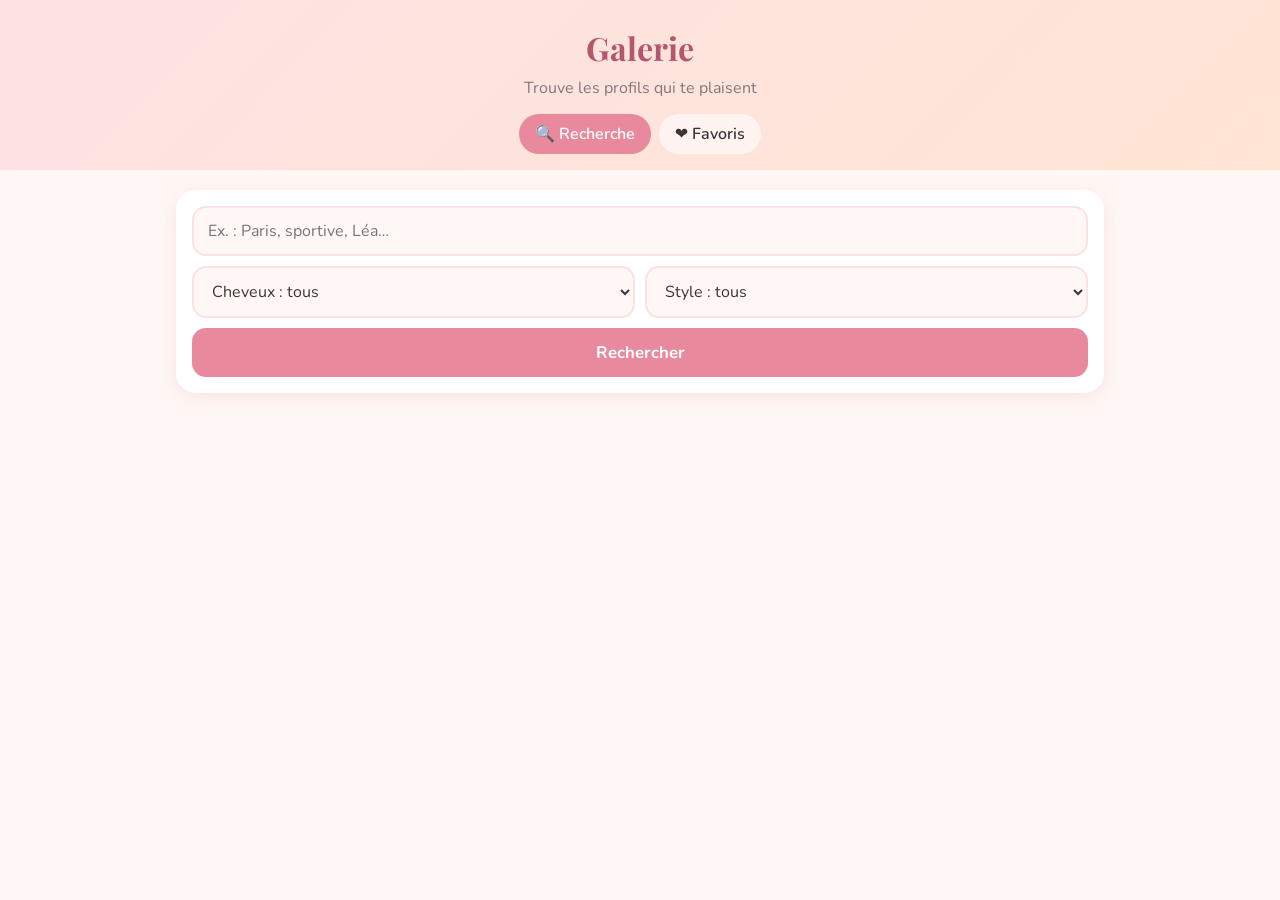
==== index.html @ ab283d30 "Ajoute l'appli Galerie : page de recherche et page de favoris Co-Authored-By: Claude Opus 5.5 <norep" ====
<!DOCTYPE html>
<html lang="fr">
<head>
  <meta charset="UTF-8">
  <meta name="viewport" content="width=device-width, initial-scale=1">
  <title>Galerie – Recherche</title>
  <link href="https://fonts.googleapis.com/css2?family=Nunito:wght@400;600;700&family=Playfair+Display:wght@600&display=swap" rel="stylesheet">
  <link rel="stylesheet" href="style.css">
</head>
<body>
  <header>
    <h1>Galerie</h1>
    <p class="sous-titre">Trouve les profils qui te plaisent</p>
    <nav>
      <a href="index.html" class="actif">🔍 Recherche</a>
      <a href="favoris.html">❤️ Favoris</a>
    </nav>
  </header>

  <main>
    <!-- Le formulaire : « onsubmit » lance la recherche quand on clique sur le bouton ou appuie sur Entrée -->
    <form class="recherche" onsubmit="rechercher(); return false;">
      <input id="recherche" type="search" placeholder="Ex. : Paris, sportive, Léa…">
      <div class="filtres">
        <select id="cheveux">
          <option value="">Cheveux : tous</option>
          <option value="brune">Brune</option>
          <option value="blonde">Blonde</option>
          <option value="rousse">Rousse</option>
          <option value="châtain">Châtain</option>
        </select>
        <select id="style">
          <option value="">Style : tous</option>
          <option value="élégante">Élégante</option>
          <option value="sportive">Sportive</option>
          <option value="bohème">Bohème</option>
        </select>
      </div>
      <button type="submit" class="bouton">Rechercher</button>
    </form>

    <p id="compteur"></p>
    <section id="resultats" class="liste"></section>
  </main>

  <script src="profils.js"></script>
  <script src="app.js"></script>
</body>
</html>
---- style.css ----
/* Les couleurs de l'appli : change-les ici pour tout modifier d'un coup. */
:root {
  --fond: #fff8f5;
  --carte: #ffffff;
  --rose: #e8899e;
  --rose-clair: #fde2e4;
  --peche: #ffe5d4;
  --texte: #3d3438;
  --texte-doux: #85767c;
  --ombre: 0 4px 18px rgba(200, 120, 140, 0.15);
}

* { box-sizing: border-box; }

body {
  margin: 0;
  font-family: "Nunito", system-ui, sans-serif;
  background: var(--fond);
  color: var(--texte);
  line-height: 1.5;
}

/* En-tête et menu */
header {
  background: linear-gradient(135deg, var(--rose-clair), var(--peche));
  padding: 24px 16px 16px;
  text-align: center;
}
h1 {
  font-family: "Playfair Display", Georgia, serif;
  margin: 0;
  font-size: 2rem;
  color: #b4566e;
}
.sous-titre { margin: 4px 0 14px; color: var(--texte-doux); }

nav { display: flex; justify-content: center; gap: 8px; }
nav a {
  text-decoration: none;
  color: var(--texte);
  padding: 8px 16px;
  border-radius: 999px;
  background: rgba(255, 255, 255, 0.6);
  font-weight: 600;
}
nav a.actif { background: var(--rose); color: white; }

main { max-width: 960px; margin: 0 auto; padding: 20px 16px 40px; }

/* Zone de recherche */
.recherche {
  background: var(--carte);
  padding: 16px;
  border-radius: 20px;
  box-shadow: var(--ombre);
  display: grid;
  gap: 10px;
}
.recherche input, .recherche select {
  width: 100%;
  padding: 12px 14px;
  font-size: 1rem;
  font-family: inherit;
  border: 2px solid var(--rose-clair);
  border-radius: 14px;
  background: var(--fond);
  color: var(--texte);
}
.recherche input:focus, .recherche select:focus { outline: none; border-color: var(--rose); }
.filtres { display: grid; grid-template-columns: 1fr 1fr; gap: 10px; }

.bouton {
  padding: 13px;
  font-size: 1.05rem;
  font-weight: 700;
  font-family: inherit;
  color: white;
  background: var(--rose);
  border: none;
  border-radius: 14px;
  cursor: pointer;
}
.bouton:active { transform: scale(0.98); }

#compteur { color: var(--texte-doux); margin: 18px 4px 8px; }

/* Les cartes de profils : 1 colonne sur téléphone, plus sur grand écran */
.liste { display: grid; grid-template-columns: repeat(auto-fill, minmax(260px, 1fr)); gap: 16px; }

.carte {
  position: relative;
  background: var(--carte);
  border-radius: 20px;
  overflow: hidden;
  box-shadow: var(--ombre);
}
.avatar { display: block; width: 100%; height: 200px; }
.infos { padding: 14px 16px 18px; }
.infos h3 { margin: 0; font-family: "Playfair Display", Georgia, serif; font-size: 1.3rem; }
.infos p { margin: 6px 0; }
.ville { color: var(--texte-doux); font-size: 0.95rem; }

.tags { display: flex; gap: 6px; flex-wrap: wrap; margin-top: 10px; }
.tags span {
  background: var(--rose-clair);
  color: #a04a62;
  padding: 3px 12px;
  border-radius: 999px;
  font-size: 0.85rem;
}

.coeur {
  position: absolute;
  top: 12px;
  right: 12px;
  width: 44px;
  height: 44px;
  border: none;
  border-radius: 50%;
  background: rgba(255, 255, 255, 0.9);
  font-size: 1.3rem;
  cursor: pointer;
  box-shadow: var(--ombre);
}

.vide { text-align: center; color: var(--texte-doux); padding: 30px 10px; grid-column: 1 / -1; }
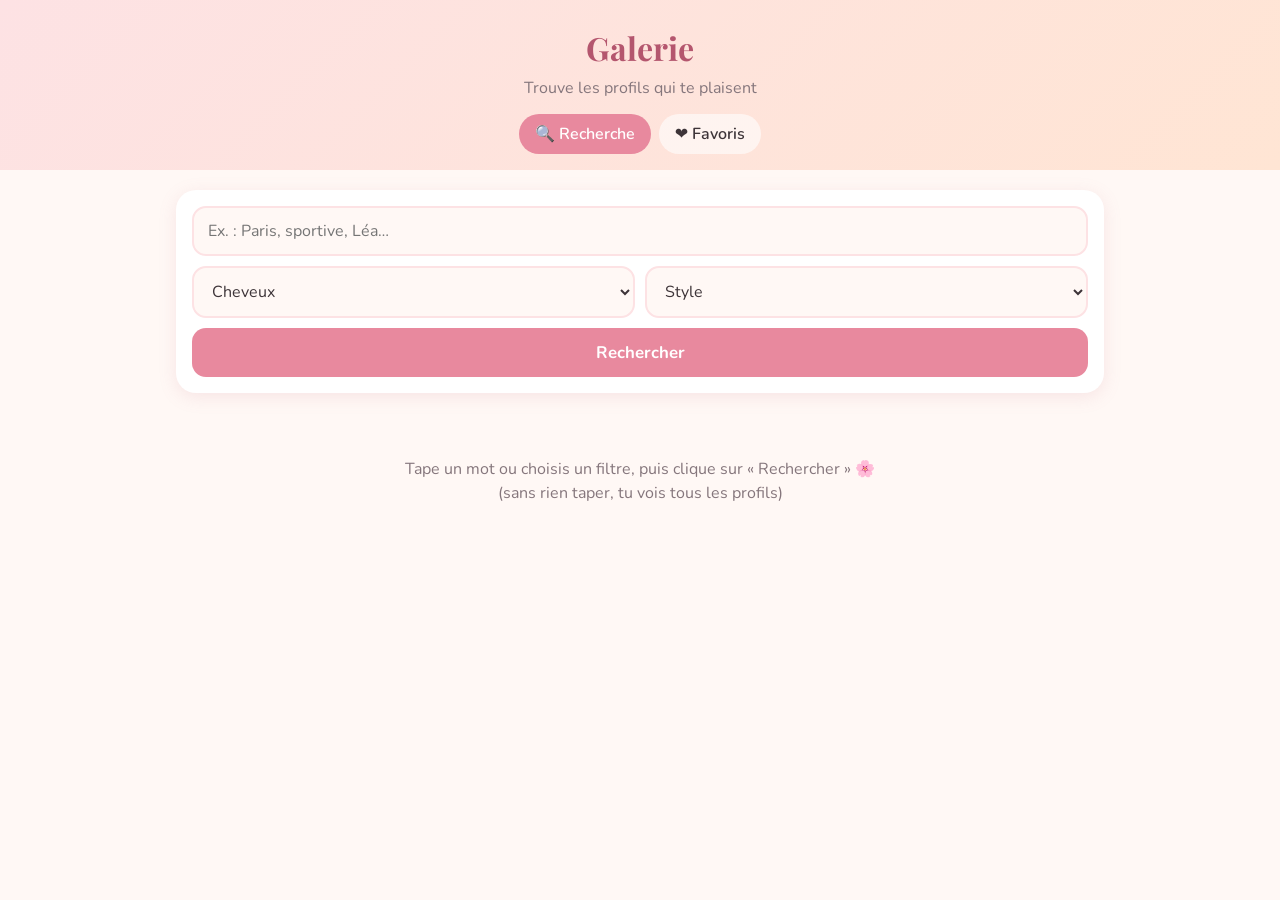
==== commit 7d4e2826: "Raccourcit les filtres et ajoute un message d'accueil Les libellés « Cheveux : tous » et « Style : t" ====
--- a/index.html
+++ b/index.html
@@ -23,14 +23,14 @@
       <input id="recherche" type="search" placeholder="Ex. : Paris, sportive, Léa…">
       <div class="filtres">
         <select id="cheveux">
-          <option value="">Cheveux : tous</option>
+          <option value="">Cheveux</option>
           <option value="brune">Brune</option>
           <option value="blonde">Blonde</option>
           <option value="rousse">Rousse</option>
           <option value="châtain">Châtain</option>
         </select>
         <select id="style">
-          <option value="">Style : tous</option>
+          <option value="">Style</option>
           <option value="élégante">Élégante</option>
           <option value="sportive">Sportive</option>
           <option value="bohème">Bohème</option>
@@ -40,7 +40,9 @@
     </form>
 
     <p id="compteur"></p>
-    <section id="resultats" class="liste"></section>
+    <section id="resultats" class="liste">
+      <p class="vide">Tape un mot ou choisis un filtre, puis clique sur « Rechercher » 🌸<br>(sans rien taper, tu vois tous les profils)</p>
+    </section>
   </main>
 
   <script src="profils.js"></script>
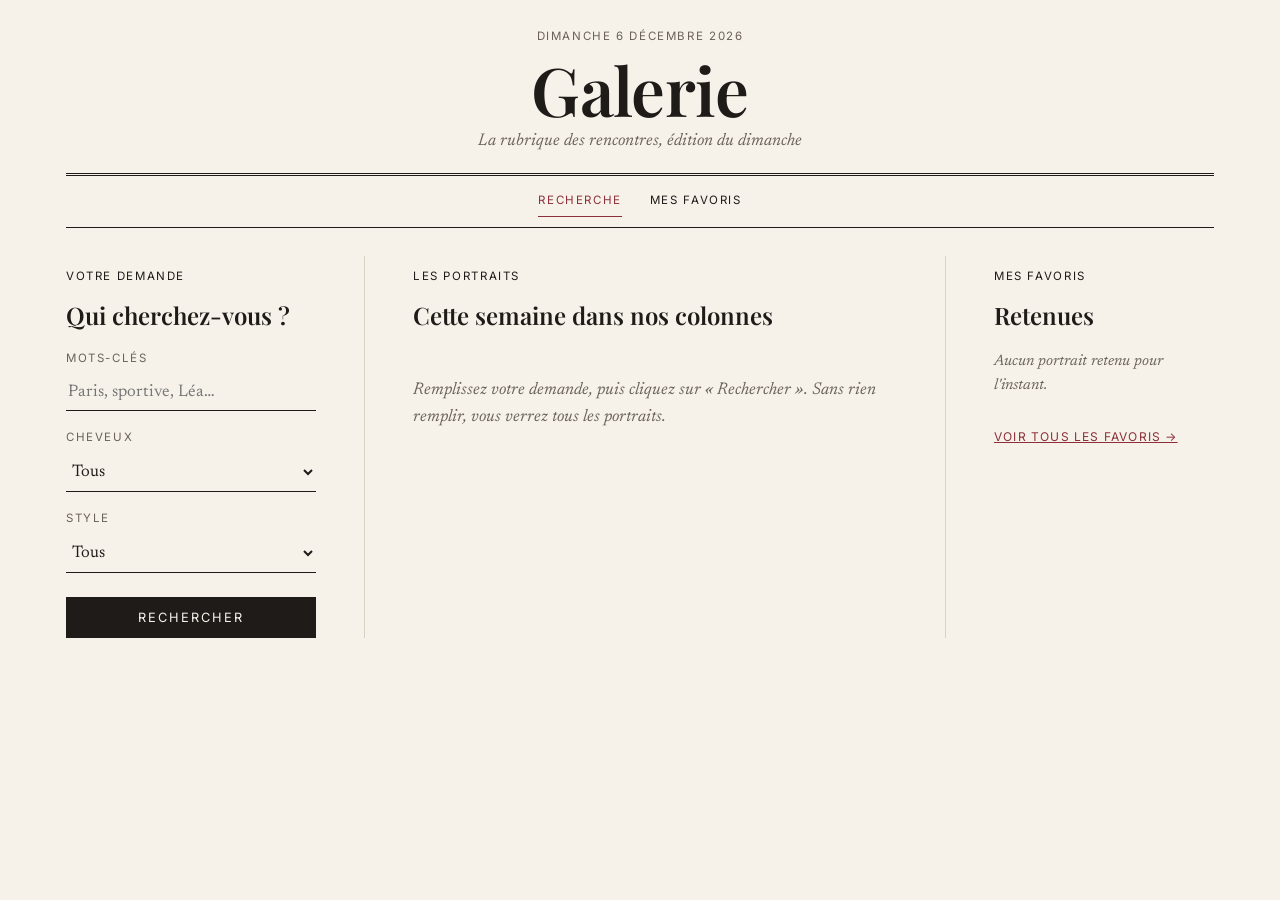
==== commit a01f95c3: "Nouveau design « rubrique rencontres du dimanche » Polices de journal, une seule couleur d'accent, b" ====
--- a/index.html
+++ b/index.html
@@ -4,45 +4,68 @@
   <meta charset="UTF-8">
   <meta name="viewport" content="width=device-width, initial-scale=1">
   <title>Galerie – Recherche</title>
-  <link href="https://fonts.googleapis.com/css2?family=Nunito:wght@400;600;700&family=Playfair+Display:wght@600&display=swap" rel="stylesheet">
+  <link href="https://fonts.googleapis.com/css2?family=Inter:wght@500&family=Newsreader:ital,wght@0,400;1,400&family=Playfair+Display:wght@600&display=swap" rel="stylesheet">
   <link rel="stylesheet" href="style.css">
 </head>
 <body>
   <header>
+    <p class="date" id="date"></p>
     <h1>Galerie</h1>
-    <p class="sous-titre">Trouve les profils qui te plaisent</p>
+    <p class="sous-titre">La rubrique des rencontres, édition du dimanche</p>
     <nav>
-      <a href="index.html" class="actif">🔍 Recherche</a>
-      <a href="favoris.html">❤️ Favoris</a>
+      <a href="index.html" class="actif">Recherche</a>
+      <a href="favoris.html">Mes favoris</a>
     </nav>
   </header>
 
-  <main>
-    <!-- Le formulaire : « onsubmit » lance la recherche quand on clique sur le bouton ou appuie sur Entrée -->
-    <form class="recherche" onsubmit="rechercher(); return false;">
-      <input id="recherche" type="search" placeholder="Ex. : Paris, sportive, Léa…">
-      <div class="filtres">
-        <select id="cheveux">
-          <option value="">Cheveux</option>
-          <option value="brune">Brune</option>
-          <option value="blonde">Blonde</option>
-          <option value="rousse">Rousse</option>
-          <option value="châtain">Châtain</option>
-        </select>
-        <select id="style">
-          <option value="">Style</option>
-          <option value="élégante">Élégante</option>
-          <option value="sportive">Sportive</option>
-          <option value="bohème">Bohème</option>
-        </select>
+  <main class="tableau">
+    <!-- Colonne 1 : la recherche -->
+    <aside>
+      <p class="etiquette">Votre demande</p>
+      <h2>Qui cherchez-vous&nbsp;?</h2>
+      <!-- « onsubmit » lance la recherche quand on clique sur le bouton ou appuie sur Entrée -->
+      <form class="recherche" onsubmit="rechercher(); return false;">
+        <label>Mots-clés
+          <input id="recherche" type="search" placeholder="Paris, sportive, Léa…">
+        </label>
+        <label>Cheveux
+          <select id="cheveux">
+            <option value="">Tous</option>
+            <option value="brune">Brune</option>
+            <option value="blonde">Blonde</option>
+            <option value="rousse">Rousse</option>
+            <option value="châtain">Châtain</option>
+          </select>
+        </label>
+        <label>Style
+          <select id="style">
+            <option value="">Tous</option>
+            <option value="élégante">Élégante</option>
+            <option value="sportive">Sportive</option>
+            <option value="bohème">Bohème</option>
+          </select>
+        </label>
+        <button type="submit" class="bouton">Rechercher</button>
+      </form>
+    </aside>
+
+    <!-- Colonne 2 : les résultats -->
+    <section class="colonne-centrale">
+      <p class="etiquette">Les portraits</p>
+      <h2>Cette semaine dans nos colonnes</h2>
+      <p id="compteur"></p>
+      <div id="resultats">
+        <p class="vide">Remplissez votre demande, puis cliquez sur « Rechercher ». Sans rien remplir, vous verrez tous les portraits.</p>
       </div>
-      <button type="submit" class="bouton">Rechercher</button>
-    </form>
+    </section>
 
-    <p id="compteur"></p>
-    <section id="resultats" class="liste">
-      <p class="vide">Tape un mot ou choisis un filtre, puis clique sur « Rechercher » 🌸<br>(sans rien taper, tu vois tous les profils)</p>
-    </section>
+    <!-- Colonne 3 : aperçu des favoris -->
+    <aside class="carnet">
+      <p class="etiquette">Mes favoris</p>
+      <h2>Retenues</h2>
+      <ol id="carnet-liste"></ol>
+      <a href="favoris.html">Voir tous les favoris →</a>
+    </aside>
   </main>
 
   <script src="profils.js"></script>
--- a/style.css
+++ b/style.css
@@ -1,126 +1,175 @@
-/* Les couleurs de l'appli : change-les ici pour tout modifier d'un coup. */
+/* Les couleurs de l'appli : change-les ici pour tout modifier d'un coup.
+   Une seule couleur d'accent (--accent), le reste est papier et encre. */
 :root {
-  --fond: #fff8f5;
-  --carte: #ffffff;
-  --rose: #e8899e;
-  --rose-clair: #fde2e4;
-  --peche: #ffe5d4;
-  --texte: #3d3438;
-  --texte-doux: #85767c;
-  --ombre: 0 4px 18px rgba(200, 120, 140, 0.15);
+  --papier: #f6f2ea;
+  --encre: #1f1b18;
+  --encre-douce: #6b625a;
+  --filet: #d9d1c4;
+  --accent: #8c2f39;
+  --titre: "Playfair Display", Georgia, serif;
+  --texte: "Newsreader", Georgia, serif;
+  --etiquette: "Inter", system-ui, sans-serif;
+}
+
+/* Mode sombre automatique si le téléphone est réglé en sombre */
+@media (prefers-color-scheme: dark) {
+  :root {
+    --papier: #1c1917;
+    --encre: #ede6da;
+    --encre-douce: #a69c90;
+    --filet: #3a342f;
+    --accent: #d98a8f;
+  }
 }
 
 * { box-sizing: border-box; }
 
 body {
   margin: 0;
-  font-family: "Nunito", system-ui, sans-serif;
-  background: var(--fond);
-  color: var(--texte);
-  line-height: 1.5;
+  background: var(--papier);
+  color: var(--encre);
+  font-family: var(--texte);
+  font-size: 1.0625rem;
+  line-height: 1.55;
 }
 
-/* En-tête et menu */
+/* Petites étiquettes en capitales, comme les rubriques d'un journal */
+.etiquette, .rubrique, nav a, .date, label {
+  font-family: var(--etiquette);
+  font-size: 0.72rem;
+  letter-spacing: 0.14em;
+  text-transform: uppercase;
+}
+
+/* ---------- En-tête façon journal ---------- */
 header {
-  background: linear-gradient(135deg, var(--rose-clair), var(--peche));
-  padding: 24px 16px 16px;
+  max-width: 1180px;
+  margin: 0 auto;
+  padding: 28px 16px 0;
   text-align: center;
 }
+.date { color: var(--encre-douce); margin: 0; }
 h1 {
-  font-family: "Playfair Display", Georgia, serif;
-  margin: 0;
-  font-size: 2rem;
-  color: #b4566e;
+  font-family: var(--titre);
+  font-weight: 600;
+  font-size: clamp(2.6rem, 9vw, 4.2rem);
+  line-height: 1;
+  margin: 10px 0 6px;
+  letter-spacing: -0.01em;
 }
-.sous-titre { margin: 4px 0 14px; color: var(--texte-doux); }
+.sous-titre { font-style: italic; color: var(--encre-douce); margin: 0 0 18px; }
 
-nav { display: flex; justify-content: center; gap: 8px; }
-nav a {
-  text-decoration: none;
-  color: var(--texte);
-  padding: 8px 16px;
-  border-radius: 999px;
-  background: rgba(255, 255, 255, 0.6);
+nav {
+  display: flex;
+  justify-content: center;
+  gap: 28px;
+  border-top: 3px double var(--encre);
+  border-bottom: 1px solid var(--encre);
+  padding: 10px 0;
+}
+nav a { color: var(--encre); text-decoration: none; padding: 6px 0; }
+nav a.actif { color: var(--accent); border-bottom: 1px solid var(--accent); }
+
+/* ---------- Mise en page : 1 colonne sur téléphone, 3 sur ordinateur ---------- */
+main {
+  max-width: 1180px;
+  margin: 0 auto;
+  padding: 28px 16px 56px;
+  display: grid;
+  gap: 36px;
+}
+@media (min-width: 900px) {
+  main.tableau { grid-template-columns: 250px 1fr 220px; gap: 48px; }
+  main.tableau > aside { position: sticky; top: 24px; align-self: start; }
+  .colonne-centrale { border-left: 1px solid var(--filet); border-right: 1px solid var(--filet); padding: 0 48px; }
+}
+main.simple { max-width: 720px; }
+
+h2 {
+  font-family: var(--titre);
   font-weight: 600;
+  font-size: 1.5rem;
+  margin: 4px 0 16px;
 }
-nav a.actif { background: var(--rose); color: white; }
 
-main { max-width: 960px; margin: 0 auto; padding: 20px 16px 40px; }
-
-/* Zone de recherche */
-.recherche {
-  background: var(--carte);
-  padding: 16px;
-  border-radius: 20px;
-  box-shadow: var(--ombre);
-  display: grid;
-  gap: 10px;
-}
+/* ---------- Colonne de recherche ---------- */
+.recherche { display: grid; gap: 18px; }
+.recherche label { display: grid; gap: 6px; color: var(--encre-douce); }
 .recherche input, .recherche select {
   width: 100%;
-  padding: 12px 14px;
-  font-size: 1rem;
-  font-family: inherit;
-  border: 2px solid var(--rose-clair);
-  border-radius: 14px;
-  background: var(--fond);
-  color: var(--texte);
+  padding: 10px 2px;
+  font-family: var(--texte);
+  font-size: 1.05rem;
+  color: var(--encre);
+  background: transparent;
+  border: none;
+  border-bottom: 1px solid var(--encre);
+  border-radius: 0;
+  text-transform: none;
+  letter-spacing: 0;
 }
-.recherche input:focus, .recherche select:focus { outline: none; border-color: var(--rose); }
-.filtres { display: grid; grid-template-columns: 1fr 1fr; gap: 10px; }
+.recherche input:focus, .recherche select:focus { outline: none; border-bottom: 2px solid var(--accent); }
+.recherche select option { background: var(--papier); color: var(--encre); }
 
 .bouton {
+  margin-top: 6px;
   padding: 13px;
-  font-size: 1.05rem;
-  font-weight: 700;
-  font-family: inherit;
-  color: white;
-  background: var(--rose);
+  font-family: var(--etiquette);
+  font-size: 0.8rem;
+  letter-spacing: 0.16em;
+  text-transform: uppercase;
+  color: var(--papier);
+  background: var(--encre);
   border: none;
-  border-radius: 14px;
   cursor: pointer;
 }
-.bouton:active { transform: scale(0.98); }
+.bouton:hover { background: var(--accent); }
 
-#compteur { color: var(--texte-doux); margin: 18px 4px 8px; }
-
-/* Les cartes de profils : 1 colonne sur téléphone, plus sur grand écran */
-.liste { display: grid; grid-template-columns: repeat(auto-fill, minmax(260px, 1fr)); gap: 16px; }
+/* ---------- Les portraits ---------- */
+#compteur { color: var(--encre-douce); margin: 0 0 4px; font-style: italic; }
 
 .carte {
-  position: relative;
-  background: var(--carte);
-  border-radius: 20px;
-  overflow: hidden;
-  box-shadow: var(--ombre);
+  display: grid;
+  grid-template-columns: 64px 1fr;
+  gap: 4px 20px;
+  padding: 24px 0;
+  border-bottom: 1px solid var(--filet);
 }
-.avatar { display: block; width: 100%; height: 200px; }
-.infos { padding: 14px 16px 18px; }
-.infos h3 { margin: 0; font-family: "Playfair Display", Georgia, serif; font-size: 1.3rem; }
-.infos p { margin: 6px 0; }
-.ville { color: var(--texte-doux); font-size: 0.95rem; }
+.initiale {
+  grid-row: span 2;
+  font-family: var(--titre);
+  font-size: 3.4rem;
+  line-height: 0.9;
+  color: var(--accent);
+  text-align: center;
+}
+.rubrique { color: var(--encre-douce); margin: 0; }
+.infos h3 { font-family: var(--titre); font-weight: 600; font-size: 1.45rem; margin: 2px 0 6px; }
+.citation { margin: 0; font-style: italic; }
 
-.tags { display: flex; gap: 6px; flex-wrap: wrap; margin-top: 10px; }
-.tags span {
-  background: var(--rose-clair);
-  color: #a04a62;
-  padding: 3px 12px;
-  border-radius: 999px;
-  font-size: 0.85rem;
+.retenir {
+  grid-column: 2;
+  justify-self: start;
+  margin-top: 10px;
+  min-height: 44px;
+  padding: 0 2px;
+  font-family: var(--etiquette);
+  font-size: 0.72rem;
+  letter-spacing: 0.14em;
+  text-transform: uppercase;
+  color: var(--encre);
+  background: none;
+  border: none;
+  border-bottom: 1px solid var(--encre);
+  cursor: pointer;
 }
+.retenir.actif { color: var(--accent); border-color: var(--accent); }
 
-.coeur {
-  position: absolute;
-  top: 12px;
-  right: 12px;
-  width: 44px;
-  height: 44px;
-  border: none;
-  border-radius: 50%;
-  background: rgba(255, 255, 255, 0.9);
-  font-size: 1.3rem;
-  cursor: pointer;
-  box-shadow: var(--ombre);
-}
+.vide { color: var(--encre-douce); font-style: italic; padding: 28px 0; margin: 0; }
 
-.vide { text-align: center; color: var(--texte-doux); padding: 30px 10px; grid-column: 1 / -1; }
+/* ---------- Le carnet (favoris) ---------- */
+.carnet ol { list-style: none; padding: 0; margin: 0 0 16px; }
+.carnet li { padding: 8px 0; border-bottom: 1px solid var(--filet); }
+.carnet li span { color: var(--encre-douce); font-size: 0.92rem; }
+.carnet .vide { padding: 0 0 12px; font-size: 0.95rem; }
+.carnet a { color: var(--accent); font-family: var(--etiquette); font-size: 0.75rem; letter-spacing: 0.1em; text-transform: uppercase; }
